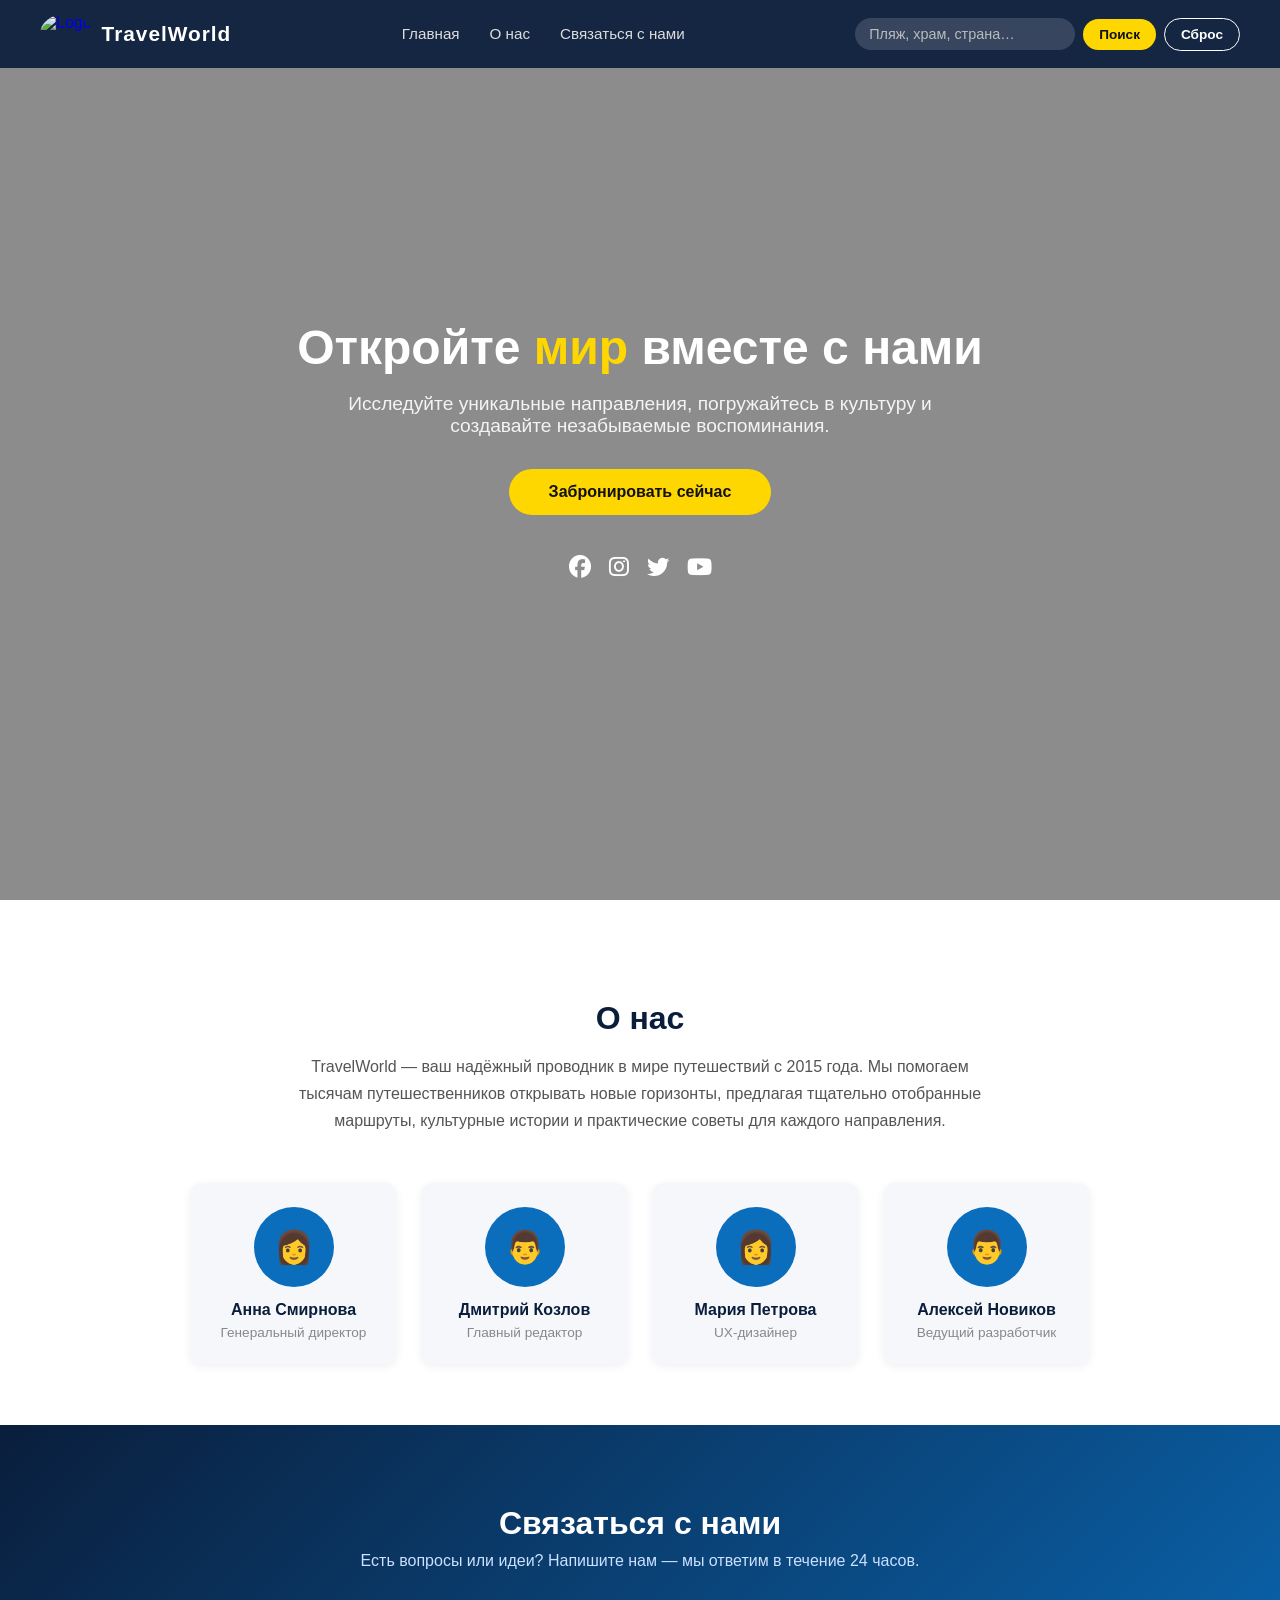
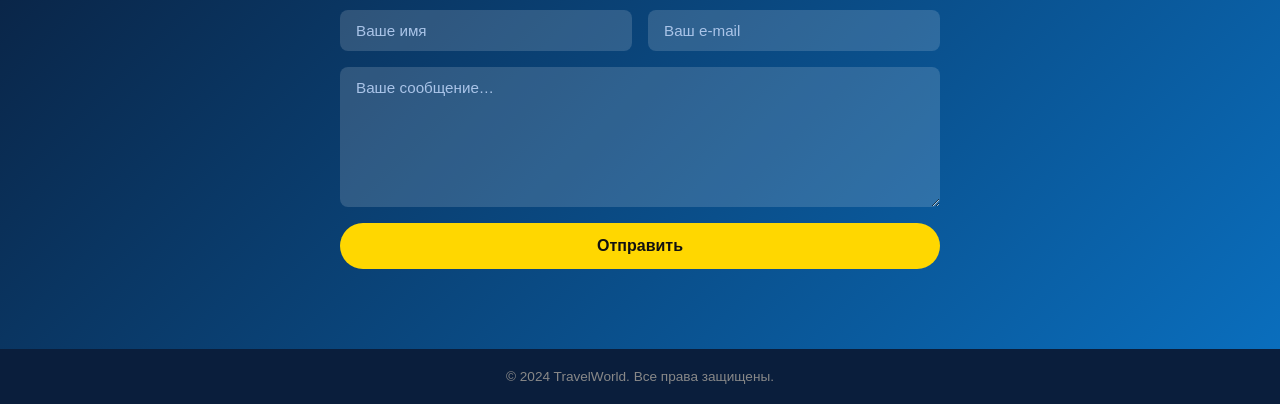
==== travel_recommendation.html @ e0cf8ac9 "Initial commit: Travel Recommendation web app" ====
<!DOCTYPE html>
<html lang="ru">
<head>
  <meta charset="UTF-8" />
  <meta name="viewport" content="width=device-width, initial-scale=1.0" />
  <title>Travel Recommendations — Откройте мир</title>
  <link rel="stylesheet" href="https://cdnjs.cloudflare.com/ajax/libs/font-awesome/6.5.0/css/all.min.css" />
  <style>
    * { margin: 0; padding: 0; box-sizing: border-box; }

    body { font-family: 'Segoe UI', sans-serif; color: #333; }

    /* ── NAVBAR ── */
    nav {
      position: fixed; top: 0; width: 100%; z-index: 100;
      display: flex; align-items: center; justify-content: space-between;
      padding: 14px 40px;
      background: rgba(10, 30, 60, 0.92);
      backdrop-filter: blur(8px);
    }
    .nav-logo { display: flex; align-items: center; gap: 10px; text-decoration: none; }
    .nav-logo img { height: 40px; border-radius: 50%; }
    .nav-logo span { color: #fff; font-size: 1.3rem; font-weight: 700; letter-spacing: 1px; }
    .nav-links { display: flex; gap: 30px; list-style: none; }
    .nav-links a { color: #ddd; text-decoration: none; font-size: 0.95rem; transition: color .2s; }
    .nav-links a:hover { color: #ffd700; }
    .nav-search { display: flex; gap: 8px; align-items: center; }
    .nav-search input {
      padding: 8px 14px; border-radius: 25px; border: none; outline: none;
      font-size: 0.9rem; width: 220px; background: rgba(255,255,255,0.15);
      color: #fff;
    }
    .nav-search input::placeholder { color: #bbb; }
    .btn-search, .btn-reset {
      padding: 8px 16px; border-radius: 25px; border: none; cursor: pointer;
      font-size: 0.85rem; font-weight: 600; transition: background .2s;
    }
    .btn-search { background: #ffd700; color: #111; }
    .btn-search:hover { background: #ffb300; }
    .btn-reset { background: transparent; color: #fff; border: 1px solid #fff; }
    .btn-reset:hover { background: rgba(255,255,255,0.15); }

    /* ── HERO ── */
    #home {
      height: 100vh;
      background: linear-gradient(rgba(0,0,0,0.45), rgba(0,0,0,0.45)),
        url('https://images.unsplash.com/photo-1476514525535-07fb3b4ae5f1?w=1600') center/cover no-repeat;
      display: flex; flex-direction: column; align-items: center; justify-content: center;
      text-align: center; color: #fff; padding: 0 20px;
    }
    #home h1 { font-size: 3rem; margin-bottom: 16px; line-height: 1.2; }
    #home h1 span { color: #ffd700; }
    #home p { font-size: 1.2rem; max-width: 600px; margin-bottom: 32px; opacity: .9; }
    .btn-book {
      padding: 14px 40px; border-radius: 30px; background: #ffd700; color: #111;
      font-size: 1rem; font-weight: 700; text-decoration: none; transition: background .2s;
      display: inline-block;
    }
    .btn-book:hover { background: #ffb300; }
    .social-icons { margin-top: 40px; display: flex; gap: 18px; }
    .social-icons a { color: #fff; font-size: 1.4rem; transition: color .2s; }
    .social-icons a:hover { color: #ffd700; }

    /* ── RESULTS ── */
    #results-section {
      padding: 60px 40px 40px;
      background: #f5f7fb;
      display: none;
    }
    #results-section h2 { text-align: center; font-size: 1.8rem; margin-bottom: 30px; color: #0a1e3c; }
    #results-container {
      display: grid;
      grid-template-columns: repeat(auto-fill, minmax(280px, 1fr));
      gap: 24px;
    }
    .result-card {
      background: #fff; border-radius: 12px; overflow: hidden;
      box-shadow: 0 4px 16px rgba(0,0,0,0.1); transition: transform .2s;
    }
    .result-card:hover { transform: translateY(-5px); }
    .result-card img { width: 100%; height: 200px; object-fit: cover; }
    .card-body { padding: 16px; }
    .card-body h3 { font-size: 1.1rem; margin-bottom: 6px; color: #0a1e3c; }
    .card-body .country-tag {
      font-size: 0.8rem; color: #fff; background: #0a6ebd;
      display: inline-block; padding: 2px 10px; border-radius: 20px; margin-bottom: 8px;
    }
    .card-body p { font-size: 0.9rem; color: #555; line-height: 1.5; }
    .card-time { font-size: 0.8rem; color: #888; margin-top: 8px; }

    /* ── ABOUT ── */
    #about {
      padding: 100px 40px 60px;
      background: #fff;
    }
    #about h2 { text-align: center; font-size: 2rem; margin-bottom: 16px; color: #0a1e3c; }
    .about-intro { text-align: center; max-width: 700px; margin: 0 auto 48px; font-size: 1rem; color: #555; line-height: 1.7; }
    .team-grid {
      display: grid; grid-template-columns: repeat(auto-fill, minmax(200px, 1fr)); gap: 24px;
      max-width: 900px; margin: 0 auto;
    }
    .team-card {
      text-align: center; padding: 24px 16px; border-radius: 12px;
      background: #f5f7fb; box-shadow: 0 2px 10px rgba(0,0,0,0.06);
    }
    .team-card .avatar {
      width: 80px; height: 80px; border-radius: 50%; background: #0a6ebd;
      display: flex; align-items: center; justify-content: center;
      font-size: 2rem; color: #fff; margin: 0 auto 14px;
    }
    .team-card h4 { font-size: 1rem; color: #0a1e3c; margin-bottom: 4px; }
    .team-card span { font-size: 0.85rem; color: #888; }

    /* ── CONTACT ── */
    #contact {
      padding: 80px 40px;
      background: linear-gradient(135deg, #0a1e3c 0%, #0a6ebd 100%);
      color: #fff;
    }
    #contact h2 { text-align: center; font-size: 2rem; margin-bottom: 10px; }
    #contact p.sub { text-align: center; color: #cce0ff; margin-bottom: 40px; }
    .contact-form {
      max-width: 600px; margin: 0 auto;
      display: flex; flex-direction: column; gap: 16px;
    }
    .form-row { display: grid; grid-template-columns: 1fr 1fr; gap: 16px; }
    .contact-form input, .contact-form textarea {
      padding: 12px 16px; border-radius: 8px; border: none; outline: none;
      font-size: 0.95rem; font-family: inherit;
      background: rgba(255,255,255,0.15); color: #fff;
    }
    .contact-form input::placeholder, .contact-form textarea::placeholder { color: #aac4e8; }
    .contact-form textarea { resize: vertical; min-height: 140px; }
    .btn-submit {
      padding: 14px; border-radius: 30px; border: none; cursor: pointer;
      background: #ffd700; color: #111; font-size: 1rem; font-weight: 700;
      transition: background .2s;
    }
    .btn-submit:hover { background: #ffb300; }

    /* ── FOOTER ── */
    footer {
      text-align: center; padding: 20px; background: #0a1e3c; color: #888; font-size: 0.85rem;
    }

    @media (max-width: 768px) {
      nav { flex-wrap: wrap; gap: 10px; padding: 12px 20px; }
      .nav-search input { width: 150px; }
      #home h1 { font-size: 2rem; }
      .form-row { grid-template-columns: 1fr; }
    }
  </style>
</head>
<body>

  <!-- ── NAVIGATION ── -->
  <nav>
    <a class="nav-logo" href="#home">
      <img src="https://images.unsplash.com/photo-1488085061387-422e29b40080?w=80&h=80&fit=crop" alt="Logo" />
      <span>TravelWorld</span>
    </a>
    <ul class="nav-links">
      <li><a href="#home">Главная</a></li>
      <li><a href="#about">О нас</a></li>
      <li><a href="#contact">Связаться с нами</a></li>
    </ul>
    <div class="nav-search">
      <input type="text" id="searchInput" placeholder="Пляж, храм, страна…" />
      <button class="btn-search" onclick="handleSearch()">Поиск</button>
      <button class="btn-reset" onclick="handleReset()">Сброс</button>
    </div>
  </nav>

  <!-- ── HERO ── -->
  <section id="home">
    <h1>Откройте <span>мир</span> вместе с нами</h1>
    <p>Исследуйте уникальные направления, погружайтесь в культуру и создавайте незабываемые воспоминания.</p>
    <a href="#contact" class="btn-book">Забронировать сейчас</a>
    <div class="social-icons">
      <a href="#" title="Facebook"><i class="fab fa-facebook"></i></a>
      <a href="#" title="Instagram"><i class="fab fa-instagram"></i></a>
      <a href="#" title="Twitter"><i class="fab fa-twitter"></i></a>
      <a href="#" title="YouTube"><i class="fab fa-youtube"></i></a>
    </div>
  </section>

  <!-- ── RESULTS ── -->
  <section id="results-section">
    <h2 id="results-title">Результаты поиска</h2>
    <div id="results-container"></div>
  </section>

  <!-- ── ABOUT ── -->
  <section id="about">
    <h2>О нас</h2>
    <p class="about-intro">
      TravelWorld — ваш надёжный проводник в мире путешествий с 2015 года. Мы помогаем тысячам
      путешественников открывать новые горизонты, предлагая тщательно отобранные маршруты,
      культурные истории и практические советы для каждого направления.
    </p>
    <div class="team-grid">
      <div class="team-card">
        <div class="avatar">👩</div>
        <h4>Анна Смирнова</h4>
        <span>Генеральный директор</span>
      </div>
      <div class="team-card">
        <div class="avatar">👨</div>
        <h4>Дмитрий Козлов</h4>
        <span>Главный редактор</span>
      </div>
      <div class="team-card">
        <div class="avatar">👩</div>
        <h4>Мария Петрова</h4>
        <span>UX-дизайнер</span>
      </div>
      <div class="team-card">
        <div class="avatar">👨</div>
        <h4>Алексей Новиков</h4>
        <span>Ведущий разработчик</span>
      </div>
    </div>
  </section>

  <!-- ── CONTACT ── -->
  <section id="contact">
    <h2>Связаться с нами</h2>
    <p class="sub">Есть вопросы или идеи? Напишите нам — мы ответим в течение 24 часов.</p>
    <form class="contact-form" onsubmit="handleFormSubmit(event)">
      <div class="form-row">
        <input type="text" name="name" placeholder="Ваше имя" required />
        <input type="email" name="email" placeholder="Ваш e-mail" required />
      </div>
      <textarea name="message" placeholder="Ваше сообщение…" required></textarea>
      <button type="submit" class="btn-submit">Отправить</button>
    </form>
  </section>

  <footer>
    &copy; 2024 TravelWorld. Все права защищены.
  </footer>

  <script src="travel_recommendation.js"></script>
</body>
</html>
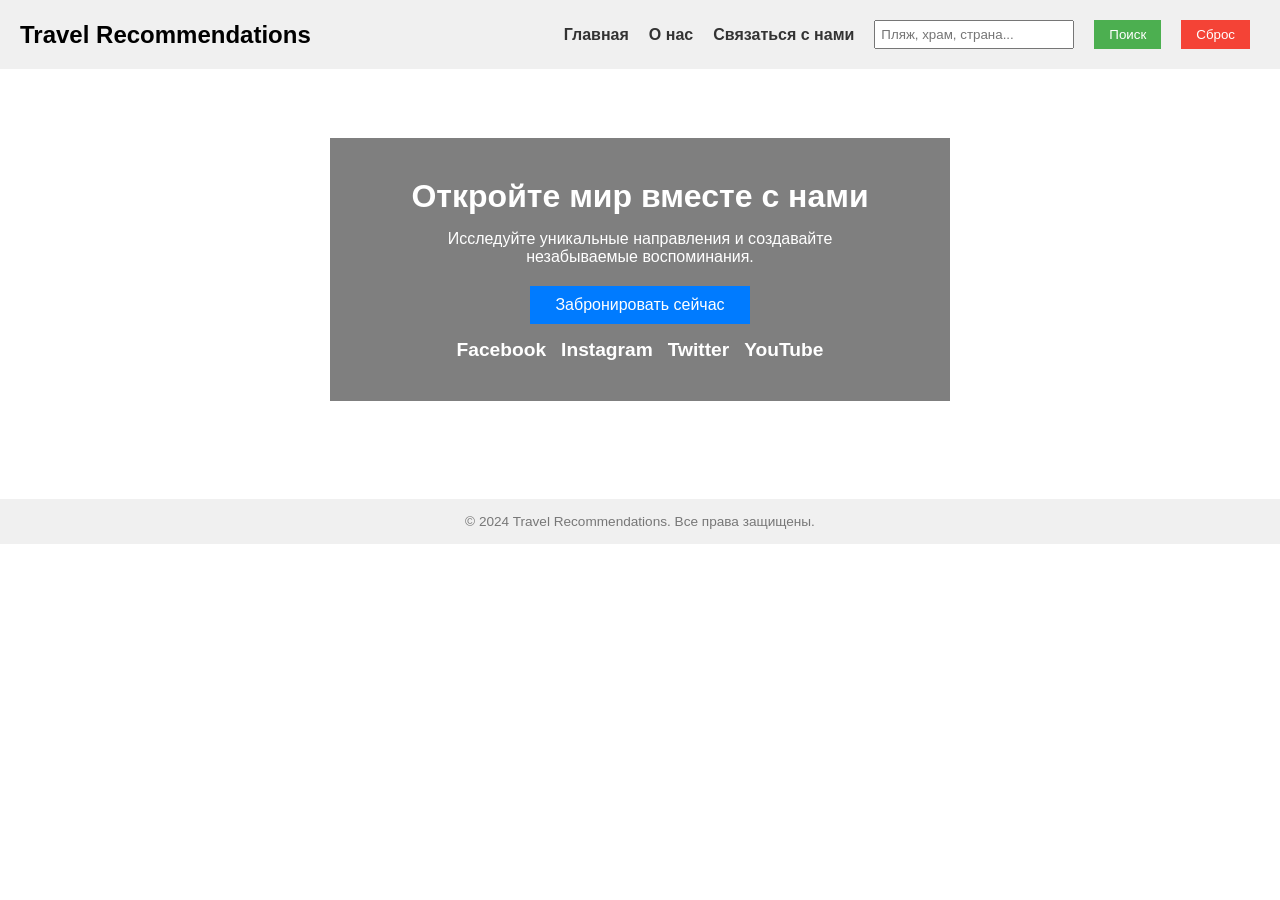
==== commit 81cfd35b: "Refactor: clean minimal style like healthAnalysis project" ====
--- a/travel_recommendation.html
+++ b/travel_recommendation.html
@@ -1,245 +1,47 @@
 <!DOCTYPE html>
 <html lang="ru">
 <head>
-  <meta charset="UTF-8" />
-  <meta name="viewport" content="width=device-width, initial-scale=1.0" />
-  <title>Travel Recommendations — Откройте мир</title>
-  <link rel="stylesheet" href="https://cdnjs.cloudflare.com/ajax/libs/font-awesome/6.5.0/css/all.min.css" />
-  <style>
-    * { margin: 0; padding: 0; box-sizing: border-box; }
-
-    body { font-family: 'Segoe UI', sans-serif; color: #333; }
-
-    /* ── NAVBAR ── */
-    nav {
-      position: fixed; top: 0; width: 100%; z-index: 100;
-      display: flex; align-items: center; justify-content: space-between;
-      padding: 14px 40px;
-      background: rgba(10, 30, 60, 0.92);
-      backdrop-filter: blur(8px);
-    }
-    .nav-logo { display: flex; align-items: center; gap: 10px; text-decoration: none; }
-    .nav-logo img { height: 40px; border-radius: 50%; }
-    .nav-logo span { color: #fff; font-size: 1.3rem; font-weight: 700; letter-spacing: 1px; }
-    .nav-links { display: flex; gap: 30px; list-style: none; }
-    .nav-links a { color: #ddd; text-decoration: none; font-size: 0.95rem; transition: color .2s; }
-    .nav-links a:hover { color: #ffd700; }
-    .nav-search { display: flex; gap: 8px; align-items: center; }
-    .nav-search input {
-      padding: 8px 14px; border-radius: 25px; border: none; outline: none;
-      font-size: 0.9rem; width: 220px; background: rgba(255,255,255,0.15);
-      color: #fff;
-    }
-    .nav-search input::placeholder { color: #bbb; }
-    .btn-search, .btn-reset {
-      padding: 8px 16px; border-radius: 25px; border: none; cursor: pointer;
-      font-size: 0.85rem; font-weight: 600; transition: background .2s;
-    }
-    .btn-search { background: #ffd700; color: #111; }
-    .btn-search:hover { background: #ffb300; }
-    .btn-reset { background: transparent; color: #fff; border: 1px solid #fff; }
-    .btn-reset:hover { background: rgba(255,255,255,0.15); }
-
-    /* ── HERO ── */
-    #home {
-      height: 100vh;
-      background: linear-gradient(rgba(0,0,0,0.45), rgba(0,0,0,0.45)),
-        url('https://images.unsplash.com/photo-1476514525535-07fb3b4ae5f1?w=1600') center/cover no-repeat;
-      display: flex; flex-direction: column; align-items: center; justify-content: center;
-      text-align: center; color: #fff; padding: 0 20px;
-    }
-    #home h1 { font-size: 3rem; margin-bottom: 16px; line-height: 1.2; }
-    #home h1 span { color: #ffd700; }
-    #home p { font-size: 1.2rem; max-width: 600px; margin-bottom: 32px; opacity: .9; }
-    .btn-book {
-      padding: 14px 40px; border-radius: 30px; background: #ffd700; color: #111;
-      font-size: 1rem; font-weight: 700; text-decoration: none; transition: background .2s;
-      display: inline-block;
-    }
-    .btn-book:hover { background: #ffb300; }
-    .social-icons { margin-top: 40px; display: flex; gap: 18px; }
-    .social-icons a { color: #fff; font-size: 1.4rem; transition: color .2s; }
-    .social-icons a:hover { color: #ffd700; }
-
-    /* ── RESULTS ── */
-    #results-section {
-      padding: 60px 40px 40px;
-      background: #f5f7fb;
-      display: none;
-    }
-    #results-section h2 { text-align: center; font-size: 1.8rem; margin-bottom: 30px; color: #0a1e3c; }
-    #results-container {
-      display: grid;
-      grid-template-columns: repeat(auto-fill, minmax(280px, 1fr));
-      gap: 24px;
-    }
-    .result-card {
-      background: #fff; border-radius: 12px; overflow: hidden;
-      box-shadow: 0 4px 16px rgba(0,0,0,0.1); transition: transform .2s;
-    }
-    .result-card:hover { transform: translateY(-5px); }
-    .result-card img { width: 100%; height: 200px; object-fit: cover; }
-    .card-body { padding: 16px; }
-    .card-body h3 { font-size: 1.1rem; margin-bottom: 6px; color: #0a1e3c; }
-    .card-body .country-tag {
-      font-size: 0.8rem; color: #fff; background: #0a6ebd;
-      display: inline-block; padding: 2px 10px; border-radius: 20px; margin-bottom: 8px;
-    }
-    .card-body p { font-size: 0.9rem; color: #555; line-height: 1.5; }
-    .card-time { font-size: 0.8rem; color: #888; margin-top: 8px; }
-
-    /* ── ABOUT ── */
-    #about {
-      padding: 100px 40px 60px;
-      background: #fff;
-    }
-    #about h2 { text-align: center; font-size: 2rem; margin-bottom: 16px; color: #0a1e3c; }
-    .about-intro { text-align: center; max-width: 700px; margin: 0 auto 48px; font-size: 1rem; color: #555; line-height: 1.7; }
-    .team-grid {
-      display: grid; grid-template-columns: repeat(auto-fill, minmax(200px, 1fr)); gap: 24px;
-      max-width: 900px; margin: 0 auto;
-    }
-    .team-card {
-      text-align: center; padding: 24px 16px; border-radius: 12px;
-      background: #f5f7fb; box-shadow: 0 2px 10px rgba(0,0,0,0.06);
-    }
-    .team-card .avatar {
-      width: 80px; height: 80px; border-radius: 50%; background: #0a6ebd;
-      display: flex; align-items: center; justify-content: center;
-      font-size: 2rem; color: #fff; margin: 0 auto 14px;
-    }
-    .team-card h4 { font-size: 1rem; color: #0a1e3c; margin-bottom: 4px; }
-    .team-card span { font-size: 0.85rem; color: #888; }
-
-    /* ── CONTACT ── */
-    #contact {
-      padding: 80px 40px;
-      background: linear-gradient(135deg, #0a1e3c 0%, #0a6ebd 100%);
-      color: #fff;
-    }
-    #contact h2 { text-align: center; font-size: 2rem; margin-bottom: 10px; }
-    #contact p.sub { text-align: center; color: #cce0ff; margin-bottom: 40px; }
-    .contact-form {
-      max-width: 600px; margin: 0 auto;
-      display: flex; flex-direction: column; gap: 16px;
-    }
-    .form-row { display: grid; grid-template-columns: 1fr 1fr; gap: 16px; }
-    .contact-form input, .contact-form textarea {
-      padding: 12px 16px; border-radius: 8px; border: none; outline: none;
-      font-size: 0.95rem; font-family: inherit;
-      background: rgba(255,255,255,0.15); color: #fff;
-    }
-    .contact-form input::placeholder, .contact-form textarea::placeholder { color: #aac4e8; }
-    .contact-form textarea { resize: vertical; min-height: 140px; }
-    .btn-submit {
-      padding: 14px; border-radius: 30px; border: none; cursor: pointer;
-      background: #ffd700; color: #111; font-size: 1rem; font-weight: 700;
-      transition: background .2s;
-    }
-    .btn-submit:hover { background: #ffb300; }
-
-    /* ── FOOTER ── */
-    footer {
-      text-align: center; padding: 20px; background: #0a1e3c; color: #888; font-size: 0.85rem;
-    }
-
-    @media (max-width: 768px) {
-      nav { flex-wrap: wrap; gap: 10px; padding: 12px 20px; }
-      .nav-search input { width: 150px; }
-      #home h1 { font-size: 2rem; }
-      .form-row { grid-template-columns: 1fr; }
-    }
-  </style>
+  <meta charset="UTF-8">
+  <title>Travel Recommendations</title>
+  <link rel="stylesheet" href="./travel_recommendation.css">
 </head>
 <body>
 
-  <!-- ── NAVIGATION ── -->
   <nav>
-    <a class="nav-logo" href="#home">
-      <img src="https://images.unsplash.com/photo-1488085061387-422e29b40080?w=80&h=80&fit=crop" alt="Logo" />
-      <span>TravelWorld</span>
-    </a>
-    <ul class="nav-links">
-      <li><a href="#home">Главная</a></li>
-      <li><a href="#about">О нас</a></li>
-      <li><a href="#contact">Связаться с нами</a></li>
+    <h1>Travel Recommendations</h1>
+    <ul>
+      <li><a href="./travel_recommendation.html" id="home">Главная</a></li>
+      <li><a href="./about.html" id="about">О нас</a></li>
+      <li><a href="./contact.html" id="contact">Связаться с нами</a></li>
+      <li><input type="text" id="searchInput" placeholder="Пляж, храм, страна..."></li>
+      <li><button onclick="handleSearch()">Поиск</button></li>
+      <li><button class="btn-reset" onclick="handleReset()">Сброс</button></li>
     </ul>
-    <div class="nav-search">
-      <input type="text" id="searchInput" placeholder="Пляж, храм, страна…" />
-      <button class="btn-search" onclick="handleSearch()">Поиск</button>
-      <button class="btn-reset" onclick="handleReset()">Сброс</button>
-    </div>
   </nav>
 
-  <!-- ── HERO ── -->
-  <section id="home">
-    <h1>Откройте <span>мир</span> вместе с нами</h1>
-    <p>Исследуйте уникальные направления, погружайтесь в культуру и создавайте незабываемые воспоминания.</p>
-    <a href="#contact" class="btn-book">Забронировать сейчас</a>
-    <div class="social-icons">
-      <a href="#" title="Facebook"><i class="fab fa-facebook"></i></a>
-      <a href="#" title="Instagram"><i class="fab fa-instagram"></i></a>
-      <a href="#" title="Twitter"><i class="fab fa-twitter"></i></a>
-      <a href="#" title="YouTube"><i class="fab fa-youtube"></i></a>
+  <div class="hero">
+    <div class="hero-overlay">
+      <h2>Откройте мир вместе с нами</h2>
+      <p>Исследуйте уникальные направления и создавайте незабываемые воспоминания.</p>
+      <a href="./contact.html"><button class="btn-book">Забронировать сейчас</button></a>
+      <div class="social-icons">
+        <a href="#">Facebook</a>
+        <a href="#">Instagram</a>
+        <a href="#">Twitter</a>
+        <a href="#">YouTube</a>
+      </div>
     </div>
-  </section>
+  </div>
 
-  <!-- ── RESULTS ── -->
-  <section id="results-section">
+  <div id="results-section">
     <h2 id="results-title">Результаты поиска</h2>
     <div id="results-container"></div>
-  </section>
-
-  <!-- ── ABOUT ── -->
-  <section id="about">
-    <h2>О нас</h2>
-    <p class="about-intro">
-      TravelWorld — ваш надёжный проводник в мире путешествий с 2015 года. Мы помогаем тысячам
-      путешественников открывать новые горизонты, предлагая тщательно отобранные маршруты,
-      культурные истории и практические советы для каждого направления.
-    </p>
-    <div class="team-grid">
-      <div class="team-card">
-        <div class="avatar">👩</div>
-        <h4>Анна Смирнова</h4>
-        <span>Генеральный директор</span>
-      </div>
-      <div class="team-card">
-        <div class="avatar">👨</div>
-        <h4>Дмитрий Козлов</h4>
-        <span>Главный редактор</span>
-      </div>
-      <div class="team-card">
-        <div class="avatar">👩</div>
-        <h4>Мария Петрова</h4>
-        <span>UX-дизайнер</span>
-      </div>
-      <div class="team-card">
-        <div class="avatar">👨</div>
-        <h4>Алексей Новиков</h4>
-        <span>Ведущий разработчик</span>
-      </div>
-    </div>
-  </section>
-
-  <!-- ── CONTACT ── -->
-  <section id="contact">
-    <h2>Связаться с нами</h2>
-    <p class="sub">Есть вопросы или идеи? Напишите нам — мы ответим в течение 24 часов.</p>
-    <form class="contact-form" onsubmit="handleFormSubmit(event)">
-      <div class="form-row">
-        <input type="text" name="name" placeholder="Ваше имя" required />
-        <input type="email" name="email" placeholder="Ваш e-mail" required />
-      </div>
-      <textarea name="message" placeholder="Ваше сообщение…" required></textarea>
-      <button type="submit" class="btn-submit">Отправить</button>
-    </form>
-  </section>
+  </div>
 
   <footer>
-    &copy; 2024 TravelWorld. Все права защищены.
+    &copy; 2024 Travel Recommendations. Все права защищены.
   </footer>
 
-  <script src="travel_recommendation.js"></script>
+  <script src="./travel_recommendation.js"></script>
 </body>
 </html>
--- a/travel_recommendation.css
+++ b/travel_recommendation.css
@@ -0,0 +1,285 @@
+* {
+    margin: 0;
+    padding: 0;
+    box-sizing: border-box;
+}
+
+body {
+    font-family: Arial, sans-serif;
+}
+
+/* ── NAVIGATION ── */
+nav {
+    background-color: #f0f0f0;
+    padding: 20px;
+    display: flex;
+    align-items: center;
+    justify-content: space-between;
+}
+
+nav h1 {
+    margin-bottom: 0;
+}
+
+nav ul {
+    list-style-type: none;
+    display: flex;
+    align-items: center;
+    gap: 10px;
+}
+
+nav ul li {
+    display: inline;
+    margin-right: 10px;
+}
+
+nav a {
+    text-decoration: none;
+    color: #333;
+    font-weight: bold;
+}
+
+nav a:hover {
+    text-decoration: underline;
+}
+
+nav input[type="text"] {
+    padding: 5px;
+    width: 200px;
+}
+
+/* ── BUTTONS ── */
+button {
+    padding: 7px 15px;
+    background-color: #4CAF50;
+    color: white;
+    border: none;
+    cursor: pointer;
+}
+
+button:hover {
+    background-color: #45a049;
+}
+
+button.btn-reset {
+    background-color: #f44336;
+}
+
+button.btn-reset:hover {
+    background-color: #d32f2f;
+}
+
+button.btn-book {
+    background-color: #007bff;
+    padding: 10px 25px;
+    font-size: 16px;
+}
+
+button.btn-book:hover {
+    background-color: #0056b3;
+}
+
+/* ── HERO ── */
+.hero {
+    background-image: url('https://images.unsplash.com/photo-1476514525535-07fb3b4ae5f1?w=1600');
+    background-size: cover;
+    background-position: center;
+    height: 400px;
+    display: flex;
+    flex-direction: column;
+    align-items: center;
+    justify-content: center;
+    text-align: center;
+    color: white;
+}
+
+.hero-overlay {
+    background-color: rgba(0, 0, 0, 0.5);
+    padding: 40px 60px;
+}
+
+.hero h2 {
+    font-size: 2rem;
+    margin-bottom: 15px;
+}
+
+.hero p {
+    font-size: 1rem;
+    margin-bottom: 20px;
+    max-width: 500px;
+}
+
+/* ── SOCIAL ICONS ── */
+.social-icons {
+    margin-top: 15px;
+    display: flex;
+    gap: 15px;
+    justify-content: center;
+}
+
+.social-icons a {
+    color: white;
+    text-decoration: none;
+    font-size: 1.2rem;
+    font-weight: bold;
+}
+
+.social-icons a:hover {
+    text-decoration: underline;
+}
+
+/* ── CONTAINER ── */
+.container {
+    padding: 30px 40px;
+}
+
+/* ── RESULTS ── */
+#results-section {
+    padding: 20px 40px;
+    display: none;
+}
+
+#results-section h2 {
+    margin-bottom: 20px;
+}
+
+#results-container {
+    display: grid;
+    grid-template-columns: repeat(auto-fill, minmax(280px, 1fr));
+    gap: 20px;
+}
+
+.result-card {
+    border: 1px solid #ddd;
+    padding: 15px;
+    background-color: #fafafa;
+}
+
+.result-card img {
+    width: 100%;
+    height: 180px;
+    object-fit: cover;
+    margin-bottom: 10px;
+}
+
+.result-card h3 {
+    margin-bottom: 5px;
+}
+
+.result-card .tag {
+    display: inline-block;
+    background-color: #4CAF50;
+    color: white;
+    padding: 2px 8px;
+    font-size: 0.8rem;
+    margin-bottom: 8px;
+}
+
+.result-card p {
+    font-size: 0.9rem;
+    color: #555;
+    line-height: 1.5;
+    margin-bottom: 5px;
+}
+
+.result-card .time {
+    font-size: 0.8rem;
+    color: #888;
+}
+
+/* ── ABOUT ── */
+.about-section {
+    padding: 30px 40px;
+}
+
+.about-section h2 {
+    margin-bottom: 15px;
+}
+
+.about-section p {
+    margin-bottom: 20px;
+    line-height: 1.6;
+    max-width: 700px;
+}
+
+.team-grid {
+    display: flex;
+    flex-wrap: wrap;
+    gap: 20px;
+    margin-top: 20px;
+}
+
+.team-card {
+    border: 1px solid #ddd;
+    padding: 20px;
+    width: 200px;
+    text-align: center;
+    background-color: #fafafa;
+}
+
+.team-card h4 {
+    margin-bottom: 5px;
+}
+
+.team-card span {
+    font-size: 0.85rem;
+    color: #777;
+}
+
+/* ── CONTACT ── */
+.contact-section {
+    padding: 30px 40px;
+}
+
+.contact-section h2 {
+    margin-bottom: 10px;
+}
+
+.contact-section p {
+    margin-bottom: 20px;
+    color: #555;
+}
+
+#contactForm {
+    max-width: 400px;
+}
+
+#contactForm div {
+    margin-bottom: 10px;
+}
+
+#contactForm label {
+    display: inline-block;
+    width: 120px;
+}
+
+#contactForm input,
+#contactForm textarea {
+    width: 250px;
+    padding: 5px;
+}
+
+#contactForm textarea {
+    height: 100px;
+    resize: vertical;
+}
+
+#contactForm button {
+    padding: 10px 20px;
+    background-color: #007bff;
+    margin-top: 5px;
+}
+
+#contactForm button:hover {
+    background-color: #0056b3;
+}
+
+/* ── FOOTER ── */
+footer {
+    background-color: #f0f0f0;
+    text-align: center;
+    padding: 15px;
+    font-size: 0.85rem;
+    color: #777;
+    margin-top: 30px;
+}
